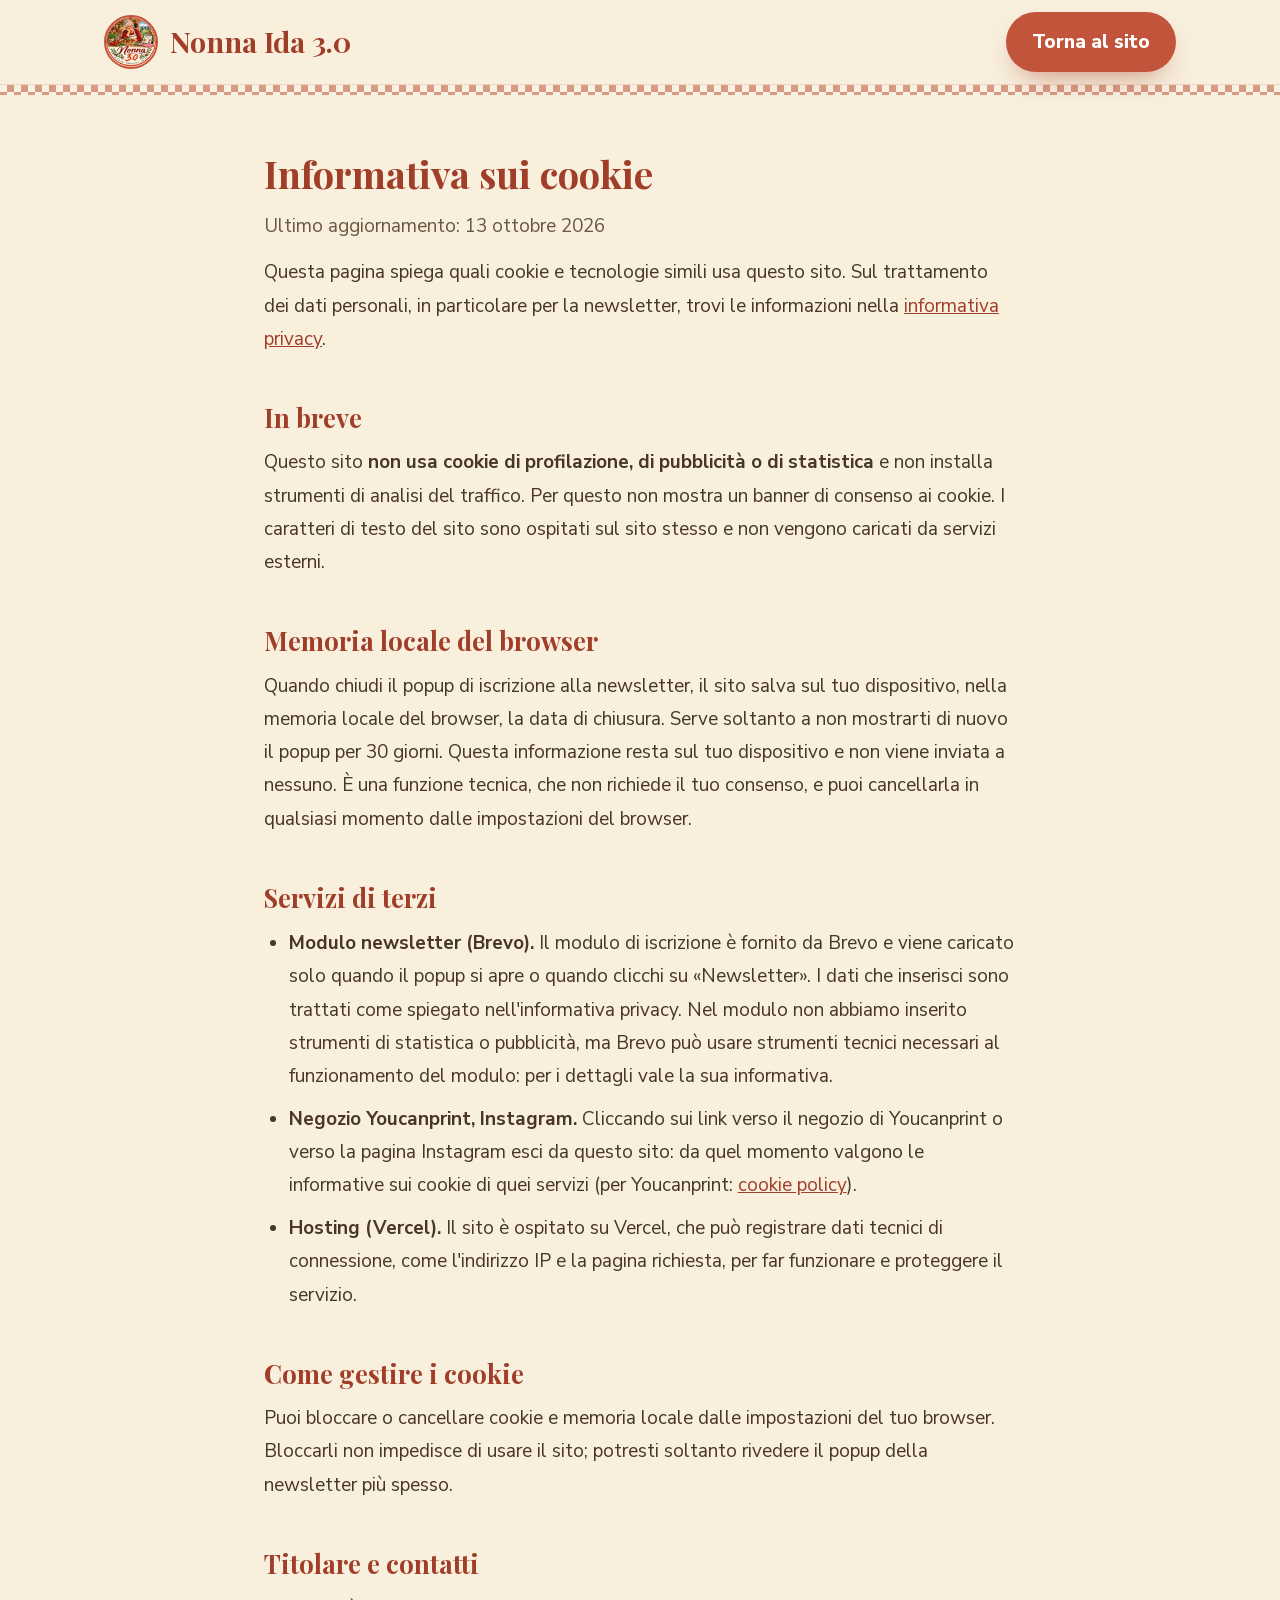
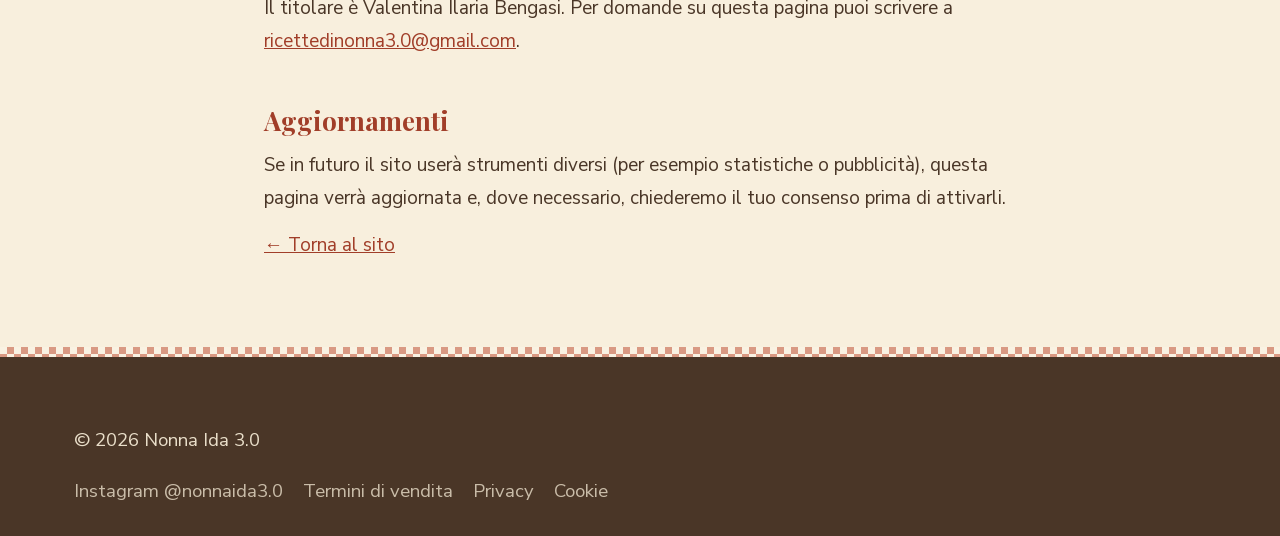
==== dolce-come-una-volta-site/cookie.html @ dc2c10b6 "Add sales terms and cookie pages, link footer, self-host fonts Co-Authored-By: Claude Sonnet 5.5 <no" ====
<!doctype html>
<html lang="it">
<head>
<meta charset="UTF-8">
<meta name="viewport" content="width=device-width, initial-scale=1.0">
<title>Cookie — Nonna Ida 3.0</title>
<meta name="description" content="Informazioni sui cookie e sulle tecnologie usate da questo sito.">
<link rel="icon" href="images/badge.jpeg.png">
<link rel="stylesheet" href="fonts/fonts.css">
<link rel="stylesheet" href="styles.css">
</head>
<body>

<header class="site-header">
  <div class="header-inner">
    <a class="brand" href="/">
      <img src="images/badge.jpeg.png" alt="Nonna Ida 3.0">
      Nonna Ida 3.0
    </a>
    <div class="header-cta">
      <a class="btn" href="/">Torna al sito</a>
    </div>
  </div>
</header>
<div class="checker-rule"></div>

<main>
  <section class="legal">
    <div class="container">
      <h1>Informativa sui cookie</h1>
      <p class="legal-date">Ultimo aggiornamento: 13 ottobre 2026</p>
      <p>Questa pagina spiega quali cookie e tecnologie simili usa questo sito. Sul trattamento dei dati personali, in particolare per la newsletter, trovi le informazioni nella <a href="privacy.html">informativa privacy</a>.</p>

      <h2>In breve</h2>
      <p>Questo sito <strong>non usa cookie di profilazione, di pubblicità o di statistica</strong> e non installa strumenti di analisi del traffico. Per questo non mostra un banner di consenso ai cookie. I caratteri di testo del sito sono ospitati sul sito stesso e non vengono caricati da servizi esterni.</p>

      <h2>Memoria locale del browser</h2>
      <p>Quando chiudi il popup di iscrizione alla newsletter, il sito salva sul tuo dispositivo, nella memoria locale del browser, la data di chiusura. Serve soltanto a non mostrarti di nuovo il popup per 30 giorni. Questa informazione resta sul tuo dispositivo e non viene inviata a nessuno. È una funzione tecnica, che non richiede il tuo consenso, e puoi cancellarla in qualsiasi momento dalle impostazioni del browser.</p>

      <h2>Servizi di terzi</h2>
      <ul>
        <li><strong>Modulo newsletter (Brevo).</strong> Il modulo di iscrizione è fornito da Brevo e viene caricato solo quando il popup si apre o quando clicchi su «Newsletter». I dati che inserisci sono trattati come spiegato nell'informativa privacy. Nel modulo non abbiamo inserito strumenti di statistica o pubblicità, ma Brevo può usare strumenti tecnici necessari al funzionamento del modulo: per i dettagli vale la sua informativa.</li>
        <li><strong>Negozio Youcanprint, Instagram.</strong> Cliccando sui link verso il negozio di Youcanprint o verso la pagina Instagram esci da questo sito: da quel momento valgono le informative sui cookie di quei servizi (per Youcanprint: <a href="https://www.youcanprint.it/cookie-policy" target="_blank" rel="noopener">cookie policy</a>).</li>
        <li><strong>Hosting (Vercel).</strong> Il sito è ospitato su Vercel, che può registrare dati tecnici di connessione, come l'indirizzo IP e la pagina richiesta, per far funzionare e proteggere il servizio.</li>
      </ul>

      <h2>Come gestire i cookie</h2>
      <p>Puoi bloccare o cancellare cookie e memoria locale dalle impostazioni del tuo browser. Bloccarli non impedisce di usare il sito; potresti soltanto rivedere il popup della newsletter più spesso.</p>

      <h2>Titolare e contatti</h2>
      <p>Il titolare è Valentina Ilaria Bengasi. Per domande su questa pagina puoi scrivere a <a href="mailto:ricettedinonna3.0@gmail.com">ricettedinonna3.0@gmail.com</a>.</p>

      <h2>Aggiornamenti</h2>
      <p>Se in futuro il sito userà strumenti diversi (per esempio statistiche o pubblicità), questa pagina verrà aggiornata e, dove necessario, chiederemo il tuo consenso prima di attivarli.</p>

      <p class="legal-back"><a href="/">← Torna al sito</a></p>
    </div>
  </section>
</main>

<div class="checker-rule"></div>

<footer>
  <div class="container">
    <p>© 2026 Nonna Ida 3.0</p>
    <div class="foot-links">
      <a href="https://www.instagram.com/nonnaida3.0/" target="_blank" rel="noopener">Instagram @nonnaida3.0</a>
      <a href="termini.html">Termini di vendita</a>
      <a href="privacy.html">Privacy</a>
      <a href="cookie.html">Cookie</a>
    </div>
  </div>
</footer>

</body>
</html>
---- dolce-come-una-volta-site/fonts/fonts.css ----
/* latin-ext */
@font-face {
  font-family: 'Caveat';
  font-style: normal;
  font-weight: 500;
  font-display: swap;
  src: url(f6b22675792.woff2) format('woff2');
  unicode-range: U+0100-02BA, U+02BD-02C5, U+02C7-02CC, U+02CE-02D7, U+02DD-02FF, U+0304, U+0308, U+0329, U+1D00-1DBF, U+1E00-1E9F, U+1EF2-1EFF, U+2020, U+20A0-20AB, U+20AD-20C4, U+2113, U+2C60-2C7F, U+A720-A7FF;
}
/* latin */
@font-face {
  font-family: 'Caveat';
  font-style: normal;
  font-weight: 500;
  font-display: swap;
  src: url(f4230ff7b3d.woff2) format('woff2');
  unicode-range: U+0000-00FF, U+0131, U+0152-0153, U+02BB-02BC, U+02C6, U+02DA, U+02DC, U+0304, U+0308, U+0329, U+2000-206F, U+20AC, U+2122, U+2191, U+2193, U+2212, U+2215, U+FEFF, U+FFFD;
}
/* latin-ext */
@font-face {
  font-family: 'Caveat';
  font-style: normal;
  font-weight: 600;
  font-display: swap;
  src: url(f6b22675792.woff2) format('woff2');
  unicode-range: U+0100-02BA, U+02BD-02C5, U+02C7-02CC, U+02CE-02D7, U+02DD-02FF, U+0304, U+0308, U+0329, U+1D00-1DBF, U+1E00-1E9F, U+1EF2-1EFF, U+2020, U+20A0-20AB, U+20AD-20C4, U+2113, U+2C60-2C7F, U+A720-A7FF;
}
/* latin */
@font-face {
  font-family: 'Caveat';
  font-style: normal;
  font-weight: 600;
  font-display: swap;
  src: url(f4230ff7b3d.woff2) format('woff2');
  unicode-range: U+0000-00FF, U+0131, U+0152-0153, U+02BB-02BC, U+02C6, U+02DA, U+02DC, U+0304, U+0308, U+0329, U+2000-206F, U+20AC, U+2122, U+2191, U+2193, U+2212, U+2215, U+FEFF, U+FFFD;
}
/* latin-ext */
@font-face {
  font-family: 'Nunito Sans';
  font-style: normal;
  font-weight: 400;
  font-stretch: 100%;
  font-display: swap;
  src: url(f619281128c.woff2) format('woff2');
  unicode-range: U+0100-02BA, U+02BD-02C5, U+02C7-02CC, U+02CE-02D7, U+02DD-02FF, U+0304, U+0308, U+0329, U+1D00-1DBF, U+1E00-1E9F, U+1EF2-1EFF, U+2020, U+20A0-20AB, U+20AD-20C4, U+2113, U+2C60-2C7F, U+A720-A7FF;
}
/* latin */
@font-face {
  font-family: 'Nunito Sans';
  font-style: normal;
  font-weight: 400;
  font-stretch: 100%;
  font-display: swap;
  src: url(f9ad6ba4387.woff2) format('woff2');
  unicode-range: U+0000-00FF, U+0131, U+0152-0153, U+02BB-02BC, U+02C6, U+02DA, U+02DC, U+0304, U+0308, U+0329, U+2000-206F, U+20AC, U+2122, U+2191, U+2193, U+2212, U+2215, U+FEFF, U+FFFD;
}
/* latin-ext */
@font-face {
  font-family: 'Nunito Sans';
  font-style: normal;
  font-weight: 600;
  font-stretch: 100%;
  font-display: swap;
  src: url(f619281128c.woff2) format('woff2');
  unicode-range: U+0100-02BA, U+02BD-02C5, U+02C7-02CC, U+02CE-02D7, U+02DD-02FF, U+0304, U+0308, U+0329, U+1D00-1DBF, U+1E00-1E9F, U+1EF2-1EFF, U+2020, U+20A0-20AB, U+20AD-20C4, U+2113, U+2C60-2C7F, U+A720-A7FF;
}
/* latin */
@font-face {
  font-family: 'Nunito Sans';
  font-style: normal;
  font-weight: 600;
  font-stretch: 100%;
  font-display: swap;
  src: url(f9ad6ba4387.woff2) format('woff2');
  unicode-range: U+0000-00FF, U+0131, U+0152-0153, U+02BB-02BC, U+02C6, U+02DA, U+02DC, U+0304, U+0308, U+0329, U+2000-206F, U+20AC, U+2122, U+2191, U+2193, U+2212, U+2215, U+FEFF, U+FFFD;
}
/* latin-ext */
@font-face {
  font-family: 'Nunito Sans';
  font-style: normal;
  font-weight: 700;
  font-stretch: 100%;
  font-display: swap;
  src: url(f619281128c.woff2) format('woff2');
  unicode-range: U+0100-02BA, U+02BD-02C5, U+02C7-02CC, U+02CE-02D7, U+02DD-02FF, U+0304, U+0308, U+0329, U+1D00-1DBF, U+1E00-1E9F, U+1EF2-1EFF, U+2020, U+20A0-20AB, U+20AD-20C4, U+2113, U+2C60-2C7F, U+A720-A7FF;
}
/* latin */
@font-face {
  font-family: 'Nunito Sans';
  font-style: normal;
  font-weight: 700;
  font-stretch: 100%;
  font-display: swap;
  src: url(f9ad6ba4387.woff2) format('woff2');
  unicode-range: U+0000-00FF, U+0131, U+0152-0153, U+02BB-02BC, U+02C6, U+02DA, U+02DC, U+0304, U+0308, U+0329, U+2000-206F, U+20AC, U+2122, U+2191, U+2193, U+2212, U+2215, U+FEFF, U+FFFD;
}
/* latin-ext */
@font-face {
  font-family: 'Nunito Sans';
  font-style: normal;
  font-weight: 800;
  font-stretch: 100%;
  font-display: swap;
  src: url(f619281128c.woff2) format('woff2');
  unicode-range: U+0100-02BA, U+02BD-02C5, U+02C7-02CC, U+02CE-02D7, U+02DD-02FF, U+0304, U+0308, U+0329, U+1D00-1DBF, U+1E00-1E9F, U+1EF2-1EFF, U+2020, U+20A0-20AB, U+20AD-20C4, U+2113, U+2C60-2C7F, U+A720-A7FF;
}
/* latin */
@font-face {
  font-family: 'Nunito Sans';
  font-style: normal;
  font-weight: 800;
  font-stretch: 100%;
  font-display: swap;
  src: url(f9ad6ba4387.woff2) format('woff2');
  unicode-range: U+0000-00FF, U+0131, U+0152-0153, U+02BB-02BC, U+02C6, U+02DA, U+02DC, U+0304, U+0308, U+0329, U+2000-206F, U+20AC, U+2122, U+2191, U+2193, U+2212, U+2215, U+FEFF, U+FFFD;
}
/* latin-ext */
@font-face {
  font-family: 'Playfair Display';
  font-style: normal;
  font-weight: 600;
  font-display: swap;
  src: url(ff556cda9da.woff2) format('woff2');
  unicode-range: U+0100-02BA, U+02BD-02C5, U+02C7-02CC, U+02CE-02D7, U+02DD-02FF, U+0304, U+0308, U+0329, U+1D00-1DBF, U+1E00-1E9F, U+1EF2-1EFF, U+2020, U+20A0-20AB, U+20AD-20C4, U+2113, U+2C60-2C7F, U+A720-A7FF;
}
/* latin */
@font-face {
  font-family: 'Playfair Display';
  font-style: normal;
  font-weight: 600;
  font-display: swap;
  src: url(f9deeae7719.woff2) format('woff2');
  unicode-range: U+0000-00FF, U+0131, U+0152-0153, U+02BB-02BC, U+02C6, U+02DA, U+02DC, U+0304, U+0308, U+0329, U+2000-206F, U+20AC, U+2122, U+2191, U+2193, U+2212, U+2215, U+FEFF, U+FFFD;
}
/* latin-ext */
@font-face {
  font-family: 'Playfair Display';
  font-style: normal;
  font-weight: 700;
  font-display: swap;
  src: url(ff556cda9da.woff2) format('woff2');
  unicode-range: U+0100-02BA, U+02BD-02C5, U+02C7-02CC, U+02CE-02D7, U+02DD-02FF, U+0304, U+0308, U+0329, U+1D00-1DBF, U+1E00-1E9F, U+1EF2-1EFF, U+2020, U+20A0-20AB, U+20AD-20C4, U+2113, U+2C60-2C7F, U+A720-A7FF;
}
/* latin */
@font-face {
  font-family: 'Playfair Display';
  font-style: normal;
  font-weight: 700;
  font-display: swap;
  src: url(f9deeae7719.woff2) format('woff2');
  unicode-range: U+0000-00FF, U+0131, U+0152-0153, U+02BB-02BC, U+02C6, U+02DA, U+02DC, U+0304, U+0308, U+0329, U+2000-206F, U+20AC, U+2122, U+2191, U+2193, U+2212, U+2215, U+FEFF, U+FFFD;
}
/* latin-ext */
@font-face {
  font-family: 'Playfair Display';
  font-style: normal;
  font-weight: 800;
  font-display: swap;
  src: url(ff556cda9da.woff2) format('woff2');
  unicode-range: U+0100-02BA, U+02BD-02C5, U+02C7-02CC, U+02CE-02D7, U+02DD-02FF, U+0304, U+0308, U+0329, U+1D00-1DBF, U+1E00-1E9F, U+1EF2-1EFF, U+2020, U+20A0-20AB, U+20AD-20C4, U+2113, U+2C60-2C7F, U+A720-A7FF;
}
/* latin */
@font-face {
  font-family: 'Playfair Display';
  font-style: normal;
  font-weight: 800;
  font-display: swap;
  src: url(f9deeae7719.woff2) format('woff2');
  unicode-range: U+0000-00FF, U+0131, U+0152-0153, U+02BB-02BC, U+02C6, U+02DA, U+02DC, U+0304, U+0308, U+0329, U+2000-206F, U+20AC, U+2122, U+2191, U+2193, U+2212, U+2215, U+FEFF, U+FFFD;
}
---- dolce-come-una-volta-site/styles.css ----
:root{
  --cream:#F8EFDD;
  --cream-soft:#FBF5E9;
  --cream-card:#FFFBF2;
  --terracotta:#C1543B;
  --terracotta-dark:#A13E29;
  --brown:#4A3627;
  --brown-soft:#6B5744;
  --olive:#6E7A45;
  --gold:#C9973E;
  --border-check:#C1543B;
  --shadow: 0 18px 40px -20px rgba(74,54,39,.35);
  --radius: 18px;
}

*{box-sizing:border-box;}
html{scroll-behavior:smooth;font-size:19px;}
body{
  margin:0;
  font-family:'Nunito Sans', 'Segoe UI', sans-serif;
  background:var(--cream);
  color:var(--brown);
  line-height:1.75;
  font-size:1.08rem;
  -webkit-font-smoothing:antialiased;
}
img{max-width:100%;display:block;}
a{color:inherit;text-decoration:none;}
.container{
  max-width:1180px;
  margin:0 auto;
  padding:0 24px;
}
h1,h2,h3,h4{
  font-family:'Playfair Display', Georgia, serif;
  color:var(--terracotta-dark);
  margin:0 0 .45em;
  line-height:1.2;
}
.eyebrow{
  font-family:'Caveat', cursive;
  font-size:1.65rem;
  color:var(--olive);
  display:inline-block;
  margin-bottom:.25em;
}
.lede{
  font-size:1.25rem;
  color:var(--brown-soft);
  max-width:680px;
}
.center{text-align:center;margin-left:auto;margin-right:auto;}

/* checkered rule */
.checker-rule{
  height:10px;
  background-image:
    linear-gradient(45deg, var(--terracotta) 25%, transparent 25%, transparent 75%, var(--terracotta) 75%),
    linear-gradient(45deg, var(--terracotta) 25%, transparent 25%, transparent 75%, var(--terracotta) 75%);
  background-size:14px 14px;
  background-position:0 0, 7px 7px;
  background-color:var(--cream-soft);
  opacity:.55;
}

/* Buttons */
.btn{
  display:inline-flex;
  align-items:center;
  justify-content:center;
  gap:.5em;
  padding:18px 38px;
  background:var(--terracotta);
  color:#fff;
  font-weight:800;
  font-size:1.15rem;
  border-radius:999px;
  border:none;
  cursor:pointer;
  box-shadow:0 14px 28px -12px rgba(161,62,41,.55);
  transition:transform .15s ease, box-shadow .15s ease, background .15s ease;
  font-family:'Nunito Sans',sans-serif;
}
.btn:hover{
  background:var(--terracotta-dark);
  transform:translateY(-2px);
  box-shadow:0 18px 34px -12px rgba(161,62,41,.65);
}
.btn.btn-ghost{
  background:transparent;
  color:var(--terracotta-dark);
  box-shadow:none;
  border:2px solid var(--terracotta);
  padding:14px 30px;
}
.btn.btn-ghost:hover{background:rgba(193,84,59,.08);}
.micro{
  font-size:1rem;
  color:var(--brown-soft);
  margin-top:10px;
}
.price-tag{
  font-family:'Playfair Display',serif;
  font-size:1.4rem;
  color:var(--gold);
  font-weight:700;
}

/* Header */
header.site-header{
  position:sticky;top:0;z-index:50;
  background:rgba(248,239,221,.92);
  backdrop-filter:blur(6px);
  border-bottom:1px solid rgba(161,62,41,.15);
}
.header-inner{
  display:flex;align-items:center;justify-content:space-between;
  padding:12px 24px;
  max-width:1120px;margin:0 auto;
}
.brand{
  display:flex;align-items:center;gap:12px;
  font-family:'Playfair Display',serif;
  font-weight:700;color:var(--terracotta-dark);
  font-size:1.5rem;
}
.brand img{width:54px;height:54px;border-radius:50%;object-fit:cover;border:2px solid var(--terracotta);}
.header-cta .btn{padding:13px 26px;font-size:1.02rem;}

/* Section spacing */
section{padding:84px 0;}
section.tight{padding:56px 0;}

/* Hero */
.hero{
  padding-top:64px;
  background:
    radial-gradient(circle at 15% 15%, rgba(193,84,59,.08), transparent 45%),
    radial-gradient(circle at 85% 20%, rgba(110,122,69,.1), transparent 40%),
    var(--cream);
}
.hero-grid{
  display:grid;
  grid-template-columns:1.05fr .95fr;
  gap:56px;
  align-items:center;
}
.hero-visual{position:relative;display:flex;justify-content:center;}
.hero-visual img.logo-big{
  width:92%;
  max-width:500px;
  border-radius:50%;
  box-shadow:var(--shadow);
}
.polaroid{
  position:absolute;
  background:#fff;
  padding:12px 12px 32px;
  border-radius:10px;
  box-shadow:0 20px 30px -14px rgba(74,54,39,.45);
  width:190px;
}
.polaroid img{border-radius:4px;aspect-ratio:3/2;object-fit:cover;}
.polaroid span{
  display:block;text-align:center;font-family:'Caveat',cursive;
  font-size:1.2rem;color:var(--brown-soft);margin-top:8px;
}
.polaroid.p1{top:-18px;left:-18px;transform:rotate(-9deg);}
.polaroid.p2{bottom:-10px;right:-24px;transform:rotate(8deg);}

.badges-row{display:flex;gap:10px;flex-wrap:wrap;margin:18px 0 26px;}
.badge-pill{
  border:1.5px solid var(--terracotta);
  color:var(--terracotta-dark);
  padding:8px 18px;border-radius:999px;
  font-size:.95rem;font-weight:700;letter-spacing:.02em;
  background:var(--cream-card);
}
.hero-cta-row{display:flex;align-items:center;justify-content:center;gap:18px;flex-wrap:wrap;margin-top:28px;}

/* Pain points */
.quote-row{
  display:grid;grid-template-columns:repeat(3,1fr);gap:22px;margin:40px 0;
}
.quote-bubble{
  background:var(--cream-card);
  border-radius:var(--radius);
  padding:46px 24px 24px;
  box-shadow:var(--shadow);
  font-family:'Playfair Display',serif;
  font-style:italic;
  font-size:1rem;
  color:var(--brown);
  position:relative;
  border:1px solid rgba(161,62,41,.12);
}
.quote-bubble::before{content:'\201C';font-family:'Playfair Display',serif;font-size:2.6rem;color:var(--terracotta);opacity:.6;position:absolute;top:8px;left:18px;line-height:1;}

/* Promise band */
.promise-band{
  background:linear-gradient(135deg, var(--terracotta) 0%, var(--terracotta-dark) 100%);
  padding:60px 0;
  text-align:center;
}
.promise-quote{
  font-family:'Playfair Display',serif;
  font-style:italic;
  font-size:1.6rem;
  color:#fff;
  max-width:740px;
  margin:0 auto 32px;
}
.promise-row{display:flex;justify-content:center;gap:20px;flex-wrap:wrap;}
.promise-item{
  background:rgba(255,255,255,.14);
  border:1.5px solid rgba(255,255,255,.4);
  color:#fff;
  padding:14px 26px;
  border-radius:999px;
  font-weight:700;
  font-size:1.05rem;
  display:flex;align-items:center;gap:10px;
}
.promise-icon{font-size:1.3rem;}

/* Two-col feature */
.feature-split{
  display:grid;grid-template-columns:1fr 1fr;gap:56px;align-items:center;
}
.feature-split img{width:100%;aspect-ratio:4/3;object-fit:cover;border-radius:var(--radius);box-shadow:var(--shadow);}
.feature-split.reverse .img-col{order:2;}
.feature-split.reverse .text-col{order:1;}

/* Audience cards */
.cards-3{
  display:grid;grid-template-columns:repeat(3,1fr);gap:26px;margin-top:40px;
}
.card{
  background:var(--cream-card);
  border-radius:var(--radius);
  padding:34px 28px;
  box-shadow:var(--shadow);
  border:1px solid rgba(161,62,41,.1);
}
.card h3{font-size:1.35rem;margin-bottom:.5em;}
.card .icon{font-size:2.1rem;margin-bottom:12px;display:block;}

/* Contents grid */
.contents-grid{
  display:grid;grid-template-columns:repeat(4,1fr);gap:22px;margin-top:40px;
}
.contents-grid .item{
  background:var(--cream-card);
  border-radius:14px;
  padding:26px 20px;
  text-align:center;
  box-shadow:0 10px 24px -16px rgba(74,54,39,.3);
  border:1px solid rgba(161,62,41,.08);
}
.contents-grid .item .num{
  font-family:'Playfair Display',serif;
  color:var(--terracotta);
  font-size:1.9rem;
  display:block;margin-bottom:8px;
}
.contents-grid .item h4{font-size:1.12rem;color:var(--brown);margin-bottom:8px;font-family:'Nunito Sans',sans-serif;font-weight:800;}
.contents-grid .item p{font-size:1rem;color:var(--brown-soft);margin:0;}

/* Preview recipe card mockup */
.preview-wrap{
  display:grid;grid-template-columns:.9fr 1.1fr;gap:50px;align-items:start;margin-top:40px;
}
.recipe-mock{
  background:var(--cream-card);
  border:2px solid rgba(161,62,41,.25);
  border-radius:var(--radius);
  padding:24px;
  box-shadow:var(--shadow);
}
.recipe-mock .tag{font-family:'Caveat',cursive;color:var(--olive);font-size:1.2rem;}
.recipe-mock img{border-radius:12px;margin:14px 0;width:100%;aspect-ratio:3/2;object-fit:cover;}
.recipe-mock .meta{display:flex;gap:18px;font-size:.95rem;color:var(--brown-soft);margin-bottom:12px;}
.recipe-mock .memory{
  background:rgba(193,84,59,.08);
  border-left:3px solid var(--terracotta);
  padding:16px 18px;border-radius:8px;
  font-style:italic;font-size:1.02rem;margin-top:14px;
}
.nutri-row{display:flex;justify-content:space-between;margin-top:18px;border-top:1px dashed rgba(161,62,41,.3);padding-top:14px;}
.nutri-row .n{text-align:center;flex:1;}
.nutri-row .n b{display:block;font-family:'Playfair Display',serif;color:var(--terracotta-dark);font-size:1.25rem;}
.nutri-row .n span{font-size:.82rem;color:var(--brown-soft);text-transform:uppercase;letter-spacing:.03em;}

/* Gallery */
.gallery-grid{
  display:grid;grid-template-columns:repeat(4,1fr);gap:18px;margin-top:40px;
}
.gallery-grid figure{margin:0;border-radius:12px;overflow:hidden;box-shadow:0 10px 22px -14px rgba(74,54,39,.4);position:relative;}
.gallery-grid img{aspect-ratio:4/3;object-fit:cover;transition:transform .35s ease;}
.gallery-grid figure:hover img{transform:scale(1.06);}
.gallery-grid figcaption{
  position:absolute;left:0;right:0;bottom:0;
  background:linear-gradient(0deg, rgba(74,54,39,.85), transparent);
  color:#fff;font-size:.92rem;padding:22px 12px 10px;font-weight:700;
}

/* Ebook pages gallery */
.ebook-gallery{display:grid;grid-template-columns:repeat(5,1fr);gap:18px;margin-top:40px;}
.ebook-page{display:block;text-decoration:none;color:var(--brown-soft);}
.ebook-page img{
  width:100%;aspect-ratio:3/4.1;object-fit:cover;
  border-radius:10px;border:1px solid rgba(161,62,41,.18);
  box-shadow:0 10px 22px -14px rgba(74,54,39,.4);
  transition:transform .25s ease, box-shadow .25s ease;
}
.ebook-page:hover img{transform:translateY(-4px);box-shadow:0 16px 28px -14px rgba(74,54,39,.5);}
.ebook-page span{display:block;text-align:center;font-size:.86rem;margin-top:10px;font-weight:700;color:var(--brown);}

/* Reviews */
.reviews-row{display:grid;grid-template-columns:repeat(6,1fr);gap:24px;margin-top:36px;}
.review-card{
  grid-column:span 2;
  display:flex;flex-direction:column;align-items:center;
  background:var(--cream-card);border-radius:var(--radius);padding:28px 26px;
  box-shadow:var(--shadow);border:1px solid rgba(161,62,41,.1);text-align:center;
}
.review-card:nth-child(n+4){grid-column:span 3;}
.review-card p:not(.review-title){flex:1;}
.review-card .stars{color:var(--gold);font-size:1.1rem;letter-spacing:.1em;margin-bottom:10px;}
.review-card .review-title{font-weight:800;color:var(--brown);font-style:normal;margin-bottom:8px;}
.review-card p{font-style:italic;color:var(--brown-soft);font-size:.95rem;}
.review-card .review-author{display:block;margin-top:12px;font-weight:700;color:var(--brown);font-size:.9rem;}

/* Steps */
.steps-row{display:grid;grid-template-columns:repeat(3,1fr);gap:30px;margin-top:40px;}
.step{text-align:center;}
.step .step-num{
  width:54px;height:54px;border-radius:50%;
  background:var(--terracotta);color:#fff;
  display:flex;align-items:center;justify-content:center;
  font-family:'Playfair Display',serif;font-size:1.4rem;
  margin:0 auto 16px;
}

/* Price card */
.price-card{
  max-width:560px;margin:40px auto 0;
  background:var(--cream-card);
  border:2px solid var(--terracotta);
  border-radius:24px;
  padding:44px 40px;
  text-align:center;
  box-shadow:var(--shadow);
  position:relative;
}
.price-card img.badge{width:96px;height:96px;border-radius:50%;margin:0 auto 14px;}
.price-card .big-price{font-family:'Playfair Display',serif;font-size:3.2rem;color:var(--terracotta-dark);margin:6px 0;}
.price-list{text-align:left;margin:26px 0;padding:0;list-style:none;}
.price-list li{
  padding:11px 0 11px 32px;position:relative;
  border-bottom:1px dashed rgba(161,62,41,.2);
  font-size:1.06rem;
}
.price-list li:last-child{border-bottom:none;}
.price-list li::before{content:'🍯';position:absolute;left:0;top:9px;font-size:.85rem;}

/* FAQ */
.faq-list{max-width:760px;margin:40px auto 0;}
.faq-item{
  background:var(--cream-card);
  border-radius:14px;
  margin-bottom:12px;
  border:1px solid rgba(161,62,41,.12);
  overflow:hidden;
}
.faq-item summary{
  cursor:pointer;
  padding:18px 24px;
  font-weight:800;
  font-family:'Playfair Display',serif;
  color:var(--brown);
  list-style:none;
  display:flex;justify-content:space-between;align-items:center;
  gap:16px;
}
.faq-item summary::-webkit-details-marker{display:none;}
.faq-item summary::after{
  content:'+';
  font-size:1.4rem;color:var(--terracotta);flex-shrink:0;
  transition:transform .2s ease;
}
.faq-item[open] summary::after{transform:rotate(45deg);}
.faq-item .faq-answer{padding:0 24px 22px;color:var(--brown-soft);font-size:1.06rem;}

/* Closing */
.closing{
  background:linear-gradient(180deg, var(--cream), #F1E3C8);
  text-align:center;
}
.closing img.badge{width:130px;height:130px;border-radius:50%;margin:0 auto 20px;box-shadow:var(--shadow);}
.closing .signoff{font-family:'Caveat',cursive;font-size:1.75rem;color:var(--olive);margin-top:18px;}

/* Footer */
footer{
  background:var(--brown);
  color:#E9DEC9;
  padding:48px 0 28px;
  font-size:.98rem;
}
footer .notice{opacity:.85;max-width:820px;margin-bottom:24px;}
footer .foot-links{display:flex;gap:20px;flex-wrap:wrap;opacity:.8;margin-top:10px;}
footer .foot-links a:hover{color:#fff;text-decoration:underline;}
footer hr{border:none;border-top:1px solid rgba(255,255,255,.15);margin:24px 0;}

/* Responsive */
@media (max-width:920px){
  .hero-grid, .feature-split, .preview-wrap{grid-template-columns:1fr;}
  .feature-split.reverse .img-col, .feature-split.reverse .text-col{order:initial;}
  .quote-row, .cards-3, .steps-row{grid-template-columns:1fr;}
  .reviews-row{grid-template-columns:1fr;}
  .review-card, .review-card:nth-child(n+4){grid-column:auto;}
  .contents-grid{grid-template-columns:repeat(2,1fr);}
  .gallery-grid{grid-template-columns:repeat(2,1fr);}
  .ebook-gallery{grid-template-columns:repeat(3,1fr);}
  .hero-visual{margin-top:30px;}
  section{padding:56px 0;}
  h1{font-size:2.1rem;}
  .promise-row{flex-direction:column;align-items:center;}
}
@media (max-width:520px){
  .contents-grid{grid-template-columns:1fr;}
  .gallery-grid{grid-template-columns:1fr;}
  .ebook-gallery{grid-template-columns:repeat(2,1fr);}
  .header-inner{padding:12px 16px;}
  .header-cta .btn{padding:9px 12px;font-size:.75rem;white-space:nowrap;}
  .brand{font-size:.92rem;white-space:nowrap;gap:6px;}
  .brand img{width:36px;height:36px;}
  .promise-quote{font-size:1.3rem;}
}

/* Lightbox */
.lightbox{position:fixed;inset:0;z-index:100;background:rgba(40,28,20,.9);display:flex;align-items:center;justify-content:center;padding:24px;}
.lightbox[hidden]{display:none;}
.lightbox img{max-width:100%;max-height:92vh;width:auto;height:auto;border-radius:8px;box-shadow:0 20px 60px rgba(0,0,0,.5);background:var(--cream);}
.lightbox-close{position:fixed;top:16px;right:16px;width:52px;height:52px;border-radius:50%;border:2px solid #fff;background:var(--terracotta);color:#fff;font-size:2rem;line-height:1;cursor:pointer;display:flex;align-items:center;justify-content:center;box-shadow:0 6px 18px rgba(0,0,0,.4);padding:0 0 4px;}
.lightbox-close:hover{background:var(--terracotta-dark);}

.price-card .book-title{font-size:2.5rem;line-height:1.1;margin:4px 0 12px;color:var(--terracotta-dark);}

/* Newsletter popup */
.nl-modal{position:fixed;inset:0;z-index:110;background:rgba(40,28,20,.78);display:flex;align-items:center;justify-content:center;padding:12px;}
.nl-modal[hidden]{display:none;}
.nl-box{position:relative;display:flex;flex-direction:column;background:#e9dcc3;border-radius:20px;max-width:520px;width:100%;height:min(1020px,94vh);overflow:hidden;box-shadow:0 24px 60px rgba(0,0,0,.45);}
.nl-box .lightbox-close{position:absolute;top:10px;right:10px;z-index:2;width:42px;height:42px;font-size:1.7rem;box-shadow:none;}
.nl-box iframe{flex:1;min-height:0;width:100%;border:0;display:block;}
.nl-later{background:none;border:0;color:var(--brown-soft);text-decoration:underline;cursor:pointer;font:inherit;font-size:.9rem;padding:8px 8px 12px;}
@media (max-width:520px){.price-card .book-title{font-size:2.05rem;}}

/* Legal pages */
.legal{padding:56px 0 72px;}
.legal .container{max-width:800px;}
.legal h1{font-size:2rem;margin-bottom:.2em;}
.legal h2{font-size:1.35rem;margin:1.8em 0 .4em;}
.legal p{margin:.7em 0;font-size:1rem;}
.legal a{color:var(--terracotta-dark);text-decoration:underline;}
.legal-date{color:var(--brown-soft);font-size:.9rem;margin-bottom:1.4em;}
.legal-back{margin-top:2.4em;}
.legal ul{padding-left:1.2em;margin:.7em 0;}
.legal li{margin:.5em 0;font-size:1rem;}
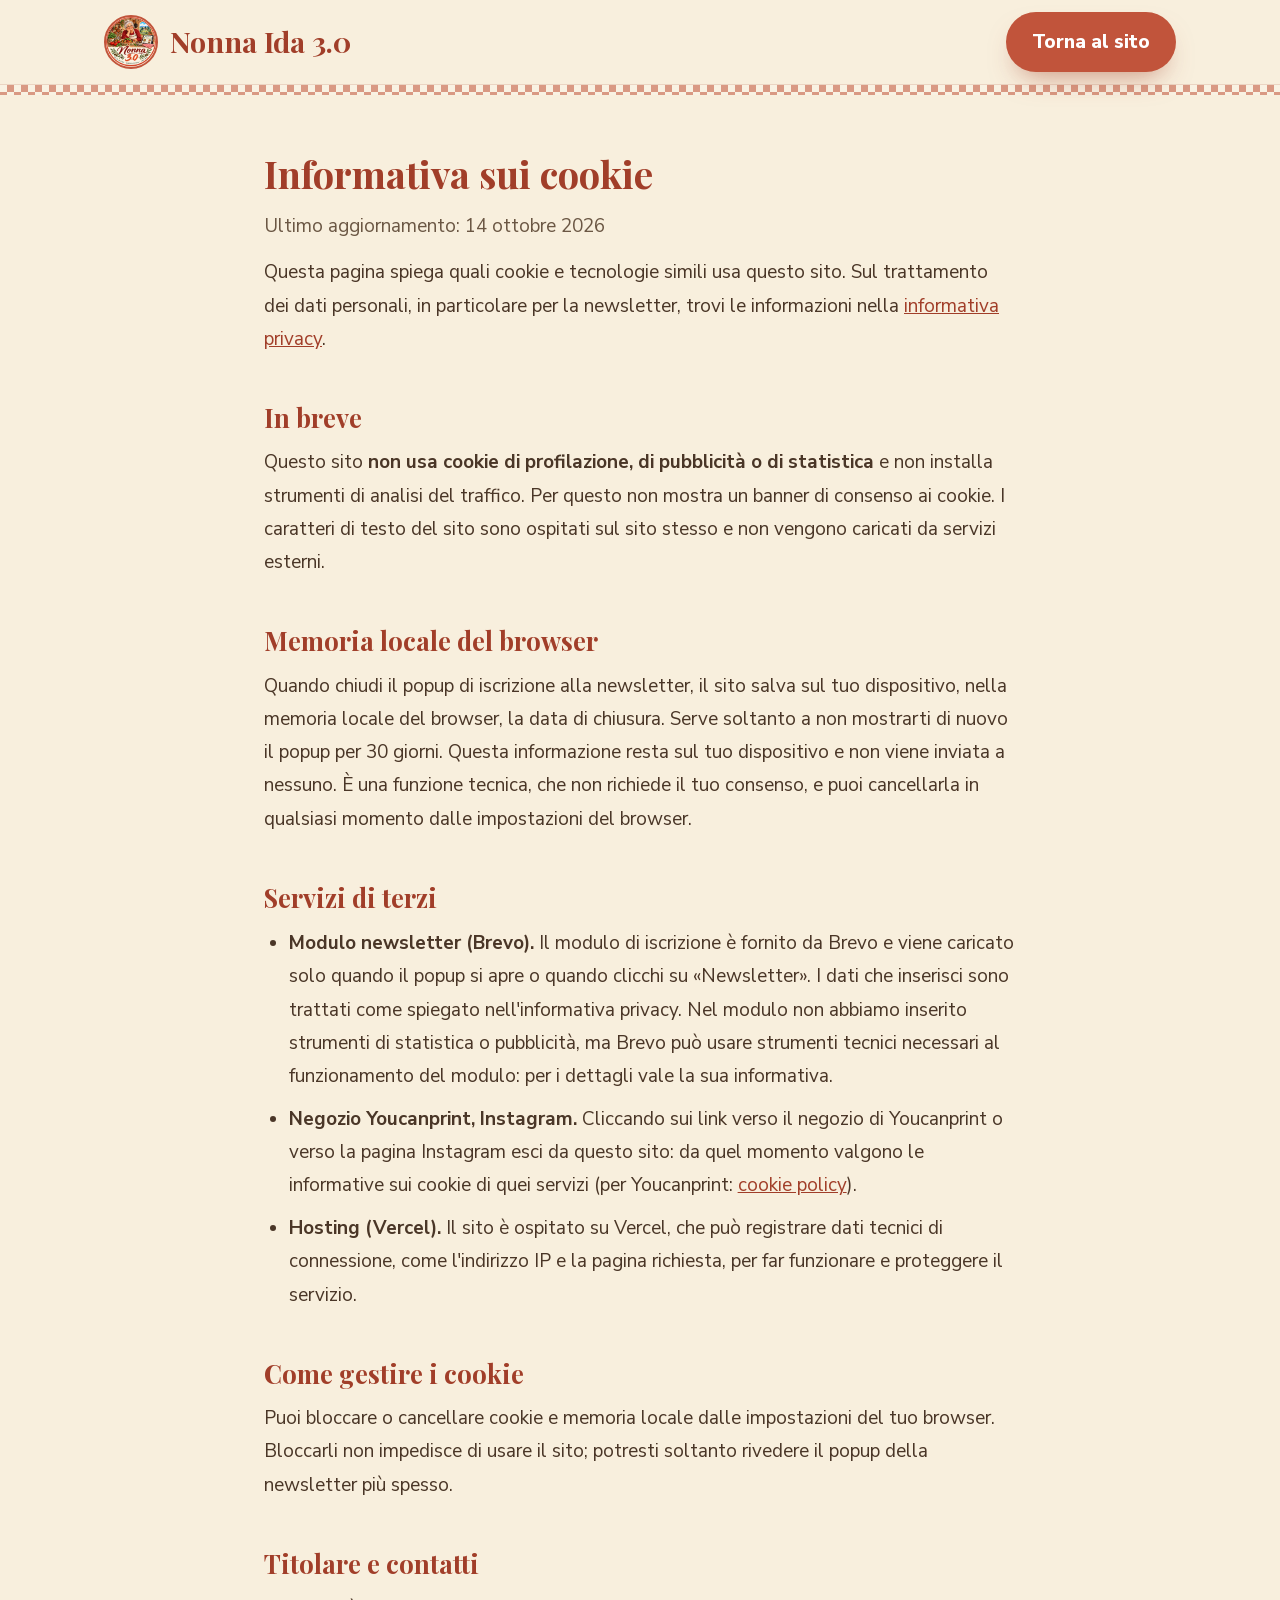
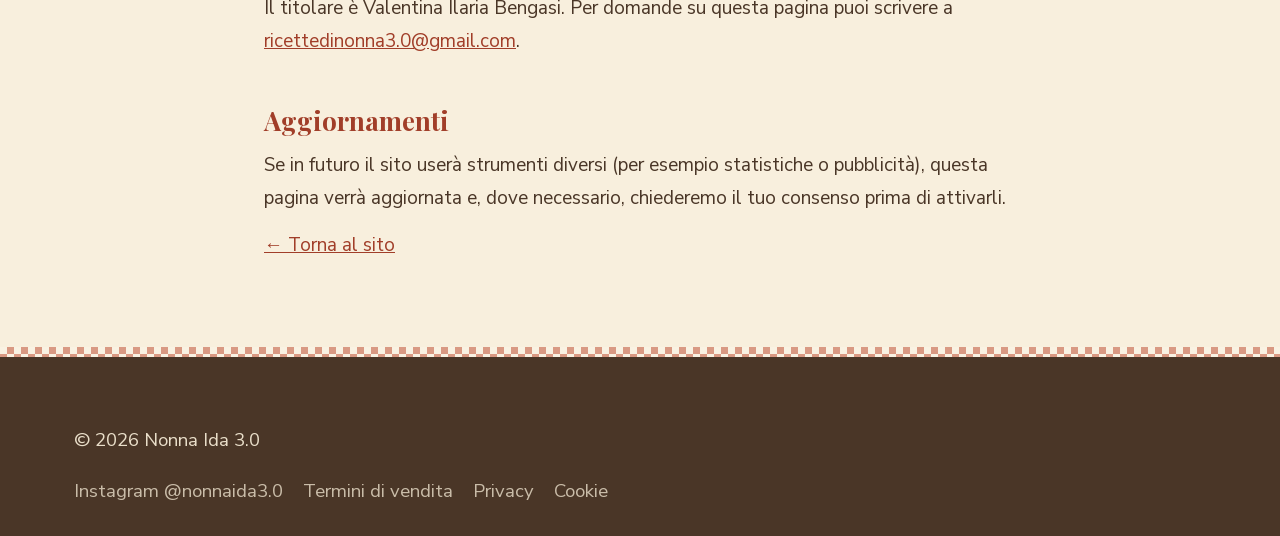
==== commit 2a8210c9: "Terms: Youcanprint is the seller; rename brand to Nonna Ida 3.0 in the privacy page Co-Authored-By: " ====
--- a/dolce-come-una-volta-site/cookie.html
+++ b/dolce-come-una-volta-site/cookie.html
@@ -28,7 +28,7 @@
   <section class="legal">
     <div class="container">
       <h1>Informativa sui cookie</h1>
-      <p class="legal-date">Ultimo aggiornamento: 13 ottobre 2026</p>
+      <p class="legal-date">Ultimo aggiornamento: 14 ottobre 2026</p>
       <p>Questa pagina spiega quali cookie e tecnologie simili usa questo sito. Sul trattamento dei dati personali, in particolare per la newsletter, trovi le informazioni nella <a href="privacy.html">informativa privacy</a>.</p>
 
       <h2>In breve</h2>
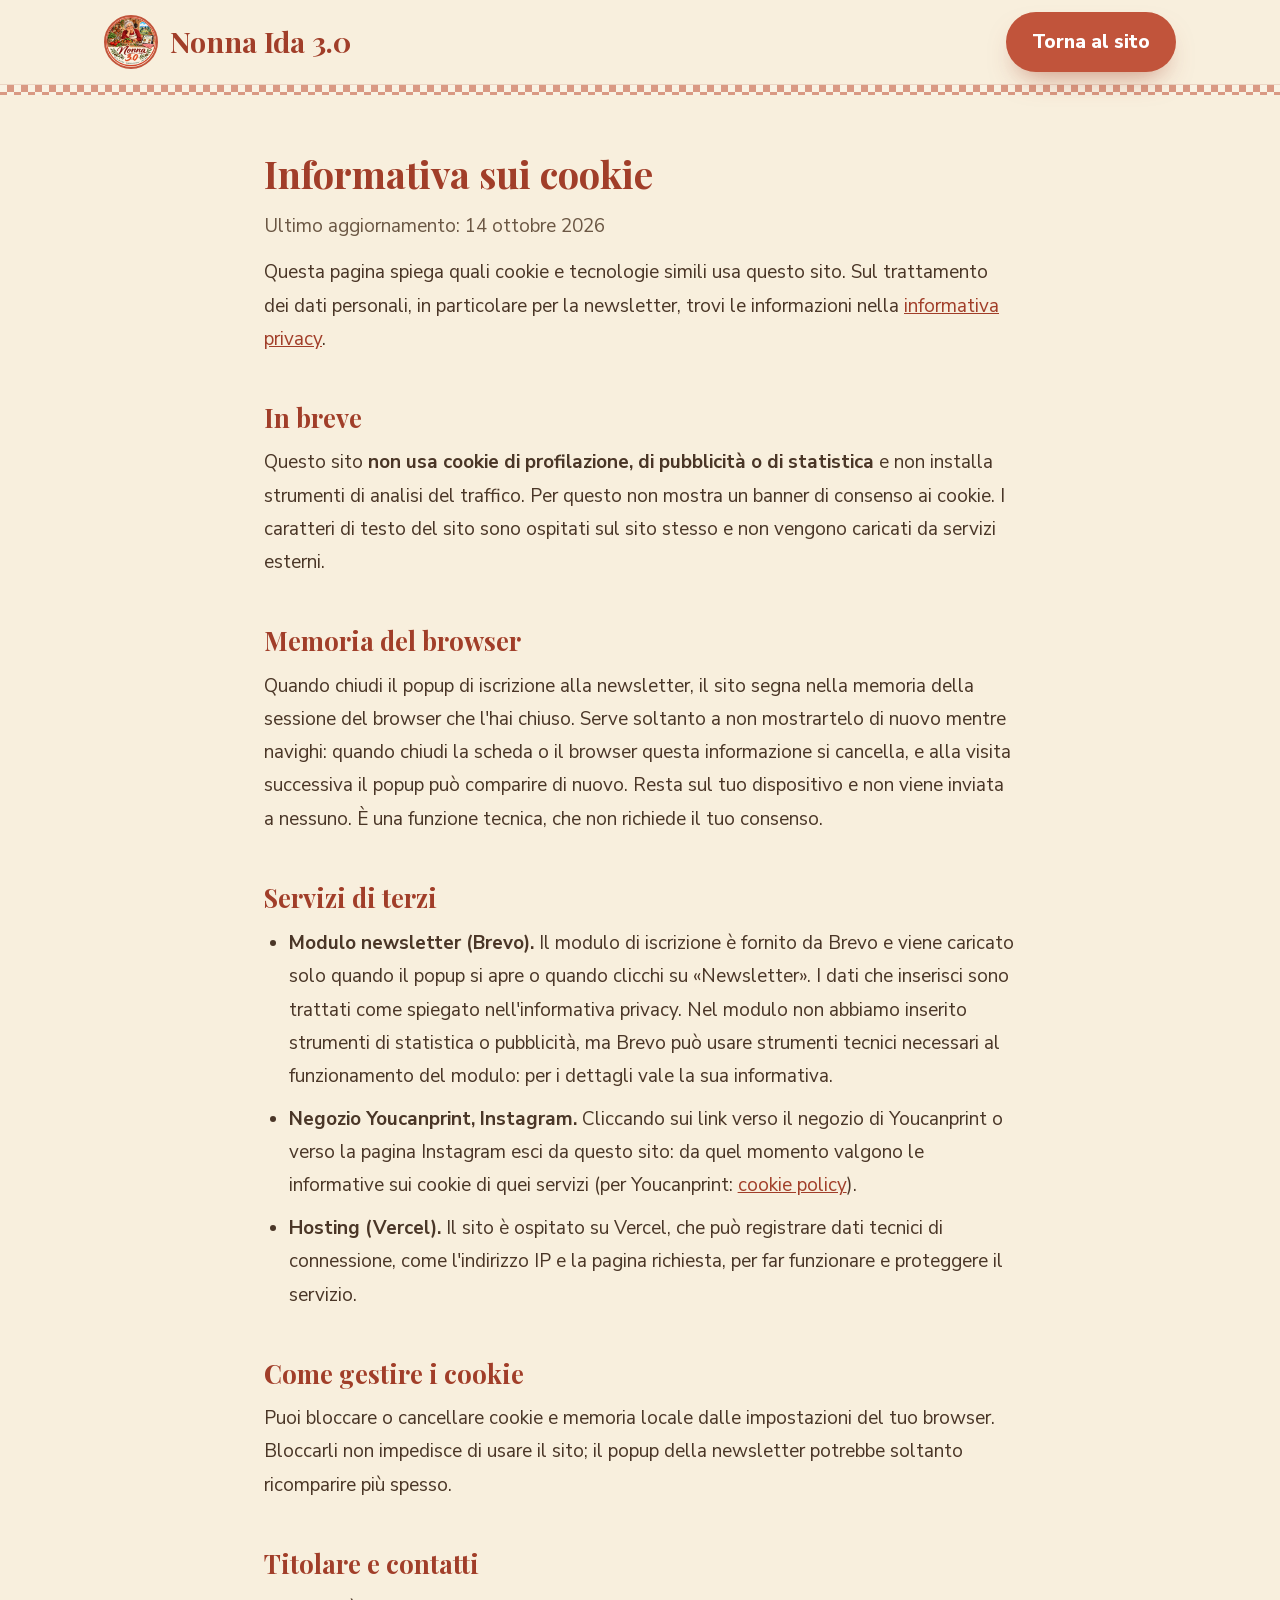
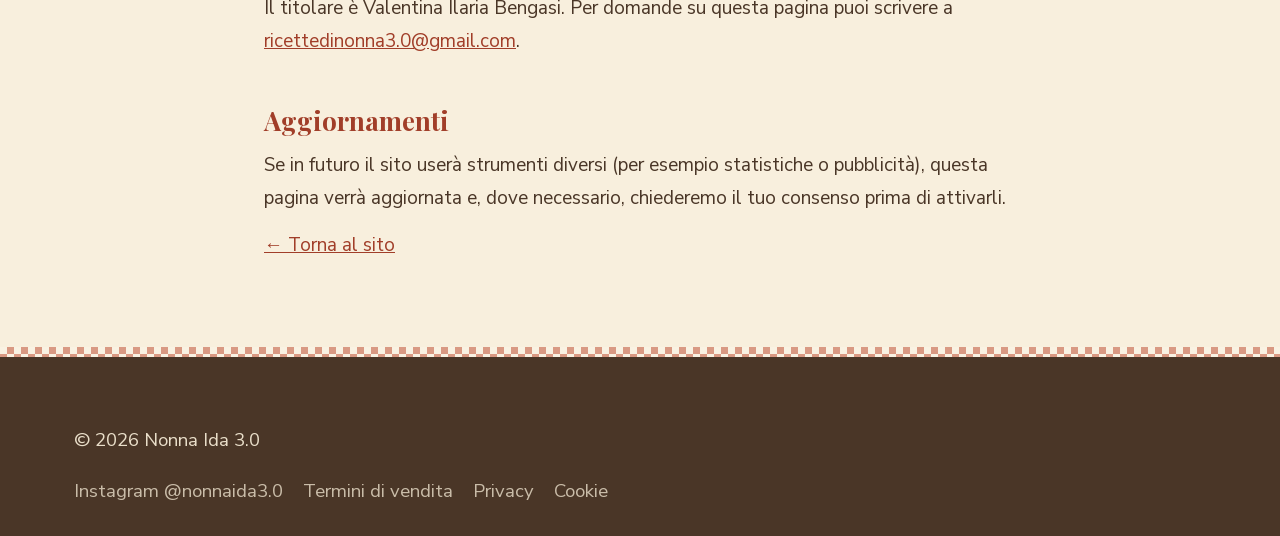
==== commit eeb1ba0e: "Newsletter popup stays closed only for the current visit; update cookie page Co-Authored-By: Claude " ====
--- a/dolce-come-una-volta-site/cookie.html
+++ b/dolce-come-una-volta-site/cookie.html
@@ -34,8 +34,8 @@
       <h2>In breve</h2>
       <p>Questo sito <strong>non usa cookie di profilazione, di pubblicità o di statistica</strong> e non installa strumenti di analisi del traffico. Per questo non mostra un banner di consenso ai cookie. I caratteri di testo del sito sono ospitati sul sito stesso e non vengono caricati da servizi esterni.</p>
 
-      <h2>Memoria locale del browser</h2>
-      <p>Quando chiudi il popup di iscrizione alla newsletter, il sito salva sul tuo dispositivo, nella memoria locale del browser, la data di chiusura. Serve soltanto a non mostrarti di nuovo il popup per 30 giorni. Questa informazione resta sul tuo dispositivo e non viene inviata a nessuno. È una funzione tecnica, che non richiede il tuo consenso, e puoi cancellarla in qualsiasi momento dalle impostazioni del browser.</p>
+      <h2>Memoria del browser</h2>
+      <p>Quando chiudi il popup di iscrizione alla newsletter, il sito segna nella memoria della sessione del browser che l'hai chiuso. Serve soltanto a non mostrartelo di nuovo mentre navighi: quando chiudi la scheda o il browser questa informazione si cancella, e alla visita successiva il popup può comparire di nuovo. Resta sul tuo dispositivo e non viene inviata a nessuno. È una funzione tecnica, che non richiede il tuo consenso.</p>
 
       <h2>Servizi di terzi</h2>
       <ul>
@@ -45,7 +45,7 @@
       </ul>
 
       <h2>Come gestire i cookie</h2>
-      <p>Puoi bloccare o cancellare cookie e memoria locale dalle impostazioni del tuo browser. Bloccarli non impedisce di usare il sito; potresti soltanto rivedere il popup della newsletter più spesso.</p>
+      <p>Puoi bloccare o cancellare cookie e memoria locale dalle impostazioni del tuo browser. Bloccarli non impedisce di usare il sito; il popup della newsletter potrebbe soltanto ricomparire più spesso.</p>
 
       <h2>Titolare e contatti</h2>
       <p>Il titolare è Valentina Ilaria Bengasi. Per domande su questa pagina puoi scrivere a <a href="mailto:ricettedinonna3.0@gmail.com">ricettedinonna3.0@gmail.com</a>.</p>
--- a/dolce-come-una-volta-site/styles.css
+++ b/dolce-come-una-volta-site/styles.css
@@ -431,10 +431,10 @@
   .contents-grid{grid-template-columns:1fr;}
   .gallery-grid{grid-template-columns:1fr;}
   .ebook-gallery{grid-template-columns:repeat(2,1fr);}
-  .header-inner{padding:12px 16px;}
-  .header-cta .btn{padding:9px 12px;font-size:.75rem;white-space:nowrap;}
-  .brand{font-size:.92rem;white-space:nowrap;gap:6px;}
-  .brand img{width:36px;height:36px;}
+  .header-inner{padding:10px 14px;}
+  .header-cta .btn{padding:8px 11px;font-size:.68rem;white-space:nowrap;}
+  .brand{font-size:.85rem;white-space:nowrap;gap:6px;}
+  .brand img{width:32px;height:32px;}
   .promise-quote{font-size:1.3rem;}
 }
 
@@ -467,3 +467,4 @@
 .legal-back{margin-top:2.4em;}
 .legal ul{padding-left:1.2em;margin:.7em 0;}
 .legal li{margin:.5em 0;font-size:1rem;}
+@media (max-width:370px){.brand{font-size:.78rem;gap:5px;}.brand img{width:28px;height:28px;}.header-cta .btn{padding:7px 9px;font-size:.62rem;}}
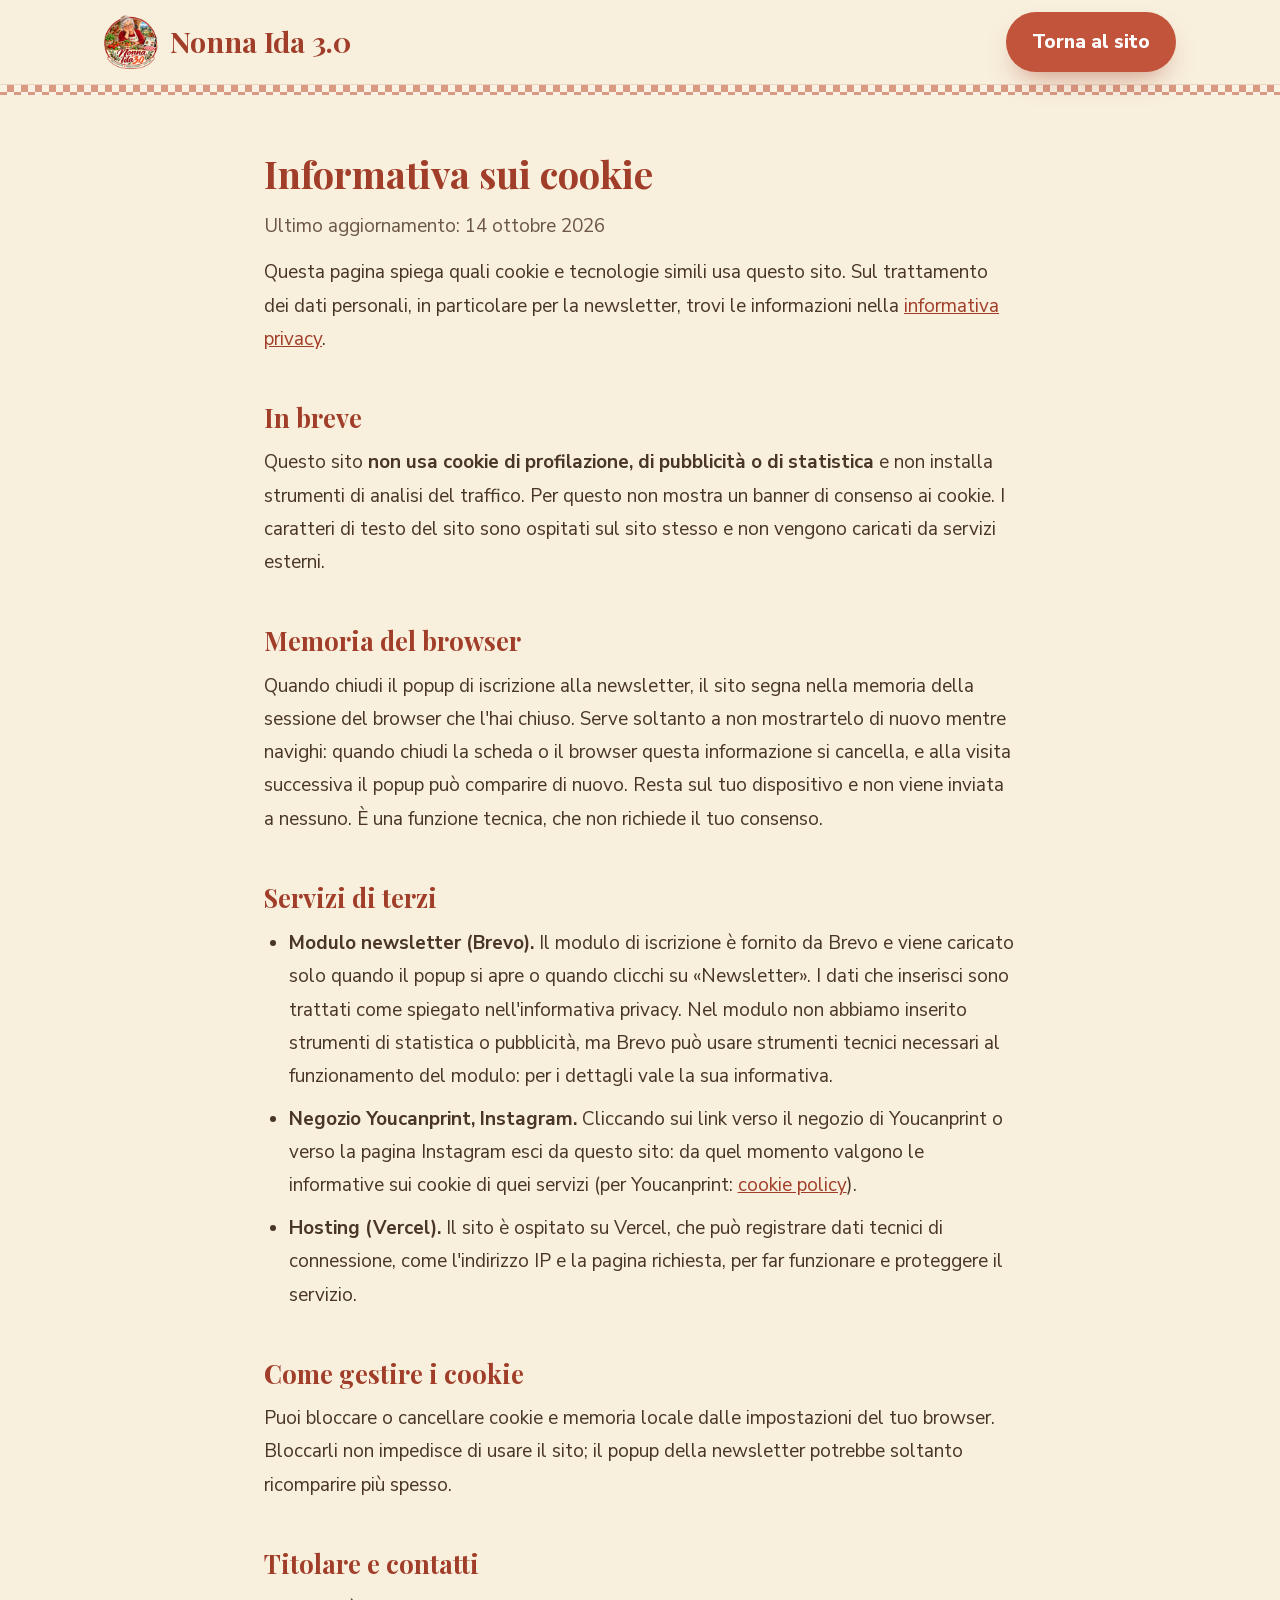
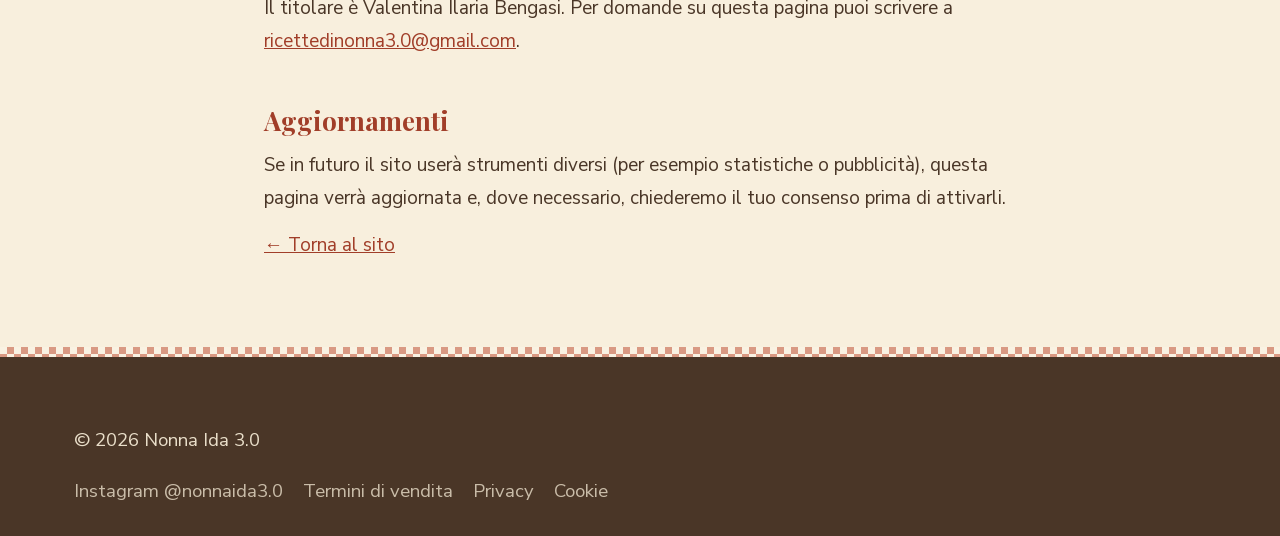
==== commit 067f36cb: "Replace logo with new Nonna Ida 3.0 circular logo (transparent PNG) Co-Authored-By: Claude Sonnet 5." ====
--- a/dolce-come-una-volta-site/cookie.html
+++ b/dolce-come-una-volta-site/cookie.html
@@ -5,7 +5,7 @@
 <meta name="viewport" content="width=device-width, initial-scale=1.0">
 <title>Cookie — Nonna Ida 3.0</title>
 <meta name="description" content="Informazioni sui cookie e sulle tecnologie usate da questo sito.">
-<link rel="icon" href="images/badge.jpeg.png">
+<link rel="icon" href="images/logo-nonna-ida-small.png">
 <link rel="stylesheet" href="fonts/fonts.css">
 <link rel="stylesheet" href="styles.css">
 </head>
@@ -14,7 +14,7 @@
 <header class="site-header">
   <div class="header-inner">
     <a class="brand" href="/">
-      <img src="images/badge.jpeg.png" alt="Nonna Ida 3.0">
+      <img src="images/logo-nonna-ida-small.png" alt="Nonna Ida 3.0">
       Nonna Ida 3.0
     </a>
     <div class="header-cta">
--- a/dolce-come-una-volta-site/styles.css
+++ b/dolce-come-una-volta-site/styles.css
@@ -124,7 +124,7 @@
   font-weight:700;color:var(--terracotta-dark);
   font-size:1.5rem;
 }
-.brand img{width:54px;height:54px;border-radius:50%;object-fit:cover;border:2px solid var(--terracotta);}
+.brand img{width:54px;height:54px;object-fit:contain;}
 .header-cta .btn{padding:13px 26px;font-size:1.02rem;}
 
 /* Section spacing */
@@ -149,8 +149,7 @@
 .hero-visual img.logo-big{
   width:92%;
   max-width:500px;
-  border-radius:50%;
-  box-shadow:var(--shadow);
+  filter:drop-shadow(0 18px 26px rgba(74,54,39,.3));
 }
 .polaroid{
   position:absolute;
@@ -353,7 +352,7 @@
   box-shadow:var(--shadow);
   position:relative;
 }
-.price-card img.badge{width:96px;height:96px;border-radius:50%;margin:0 auto 14px;}
+.price-card img.badge{width:130px;height:130px;margin:0 auto 14px;}
 .price-card .big-price{font-family:'Playfair Display',serif;font-size:3.2rem;color:var(--terracotta-dark);margin:6px 0;}
 .price-list{text-align:left;margin:26px 0;padding:0;list-style:none;}
 .price-list li{
@@ -397,7 +396,7 @@
   background:linear-gradient(180deg, var(--cream), #F1E3C8);
   text-align:center;
 }
-.closing img.badge{width:130px;height:130px;border-radius:50%;margin:0 auto 20px;box-shadow:var(--shadow);}
+.closing img.badge{width:150px;height:150px;margin:0 auto 20px;filter:drop-shadow(0 10px 16px rgba(74,54,39,.3));}
 .closing .signoff{font-family:'Caveat',cursive;font-size:1.75rem;color:var(--olive);margin-top:18px;}
 
 /* Footer */
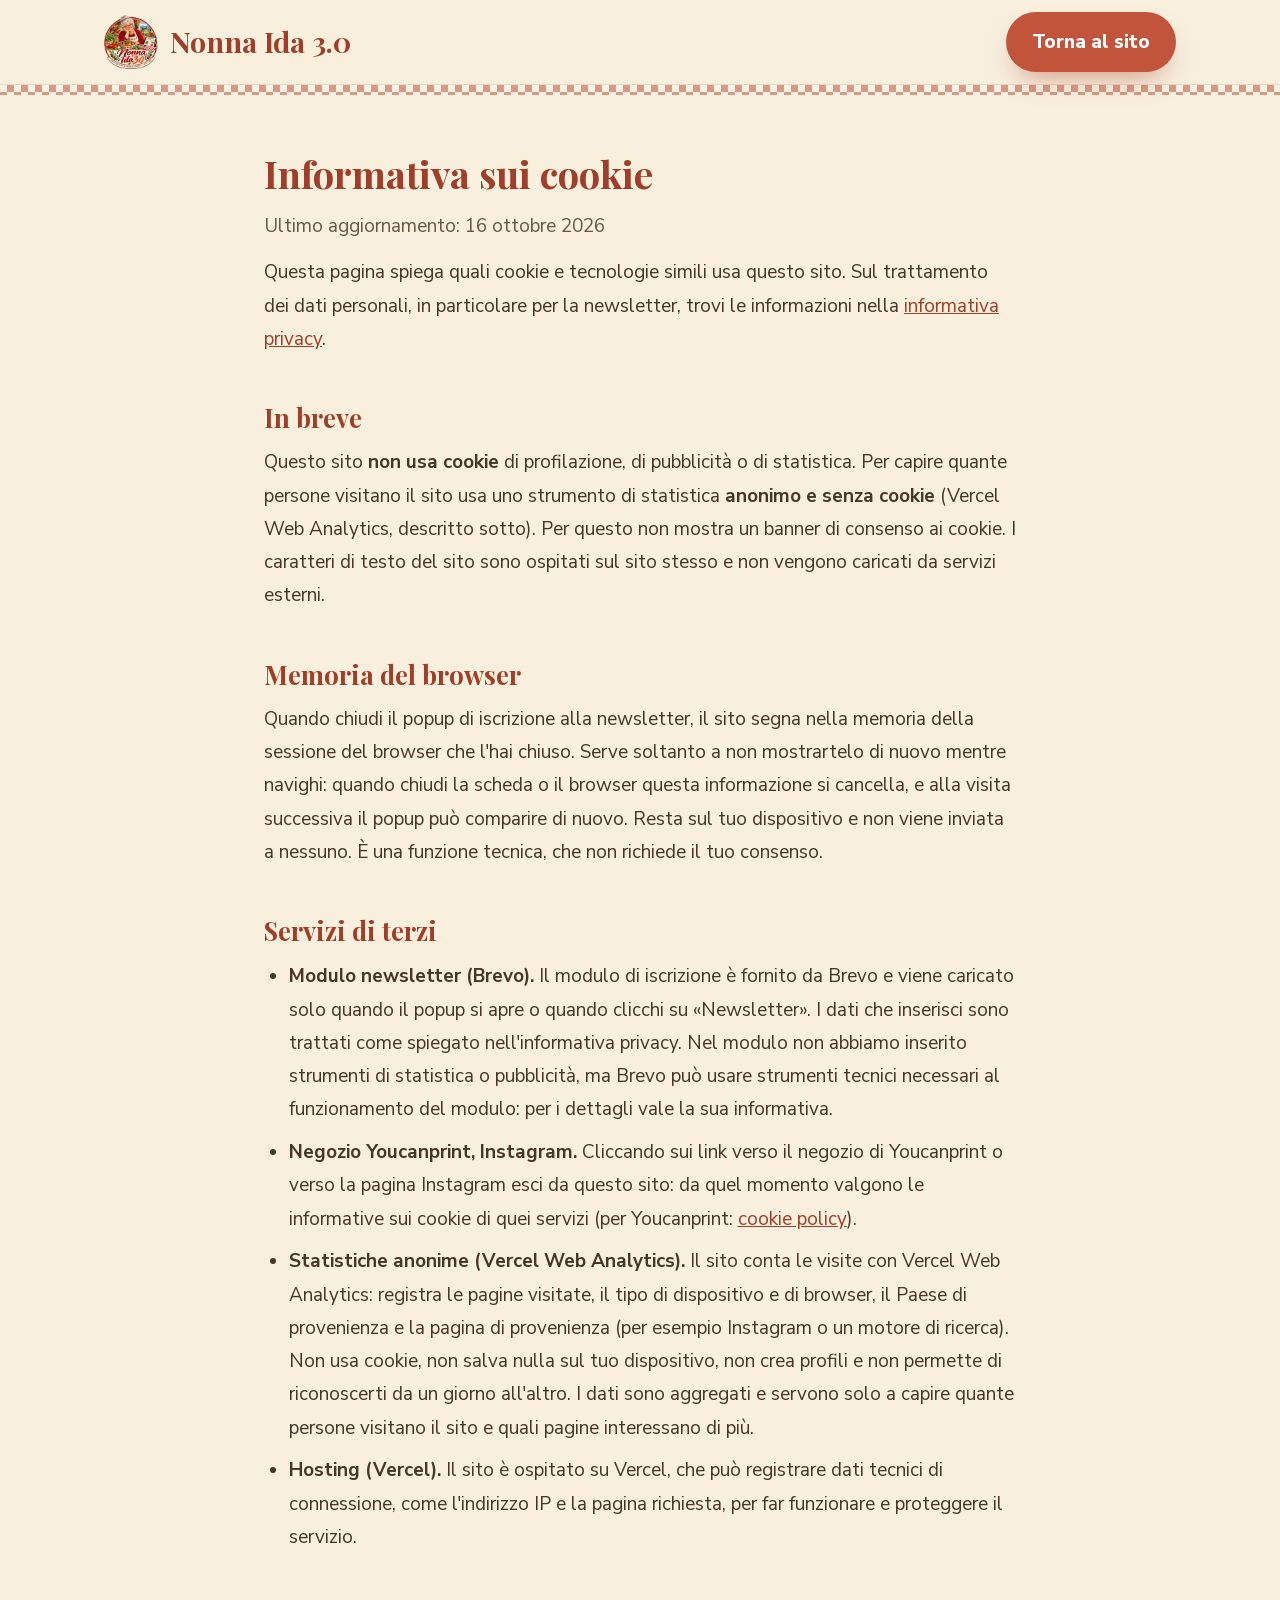
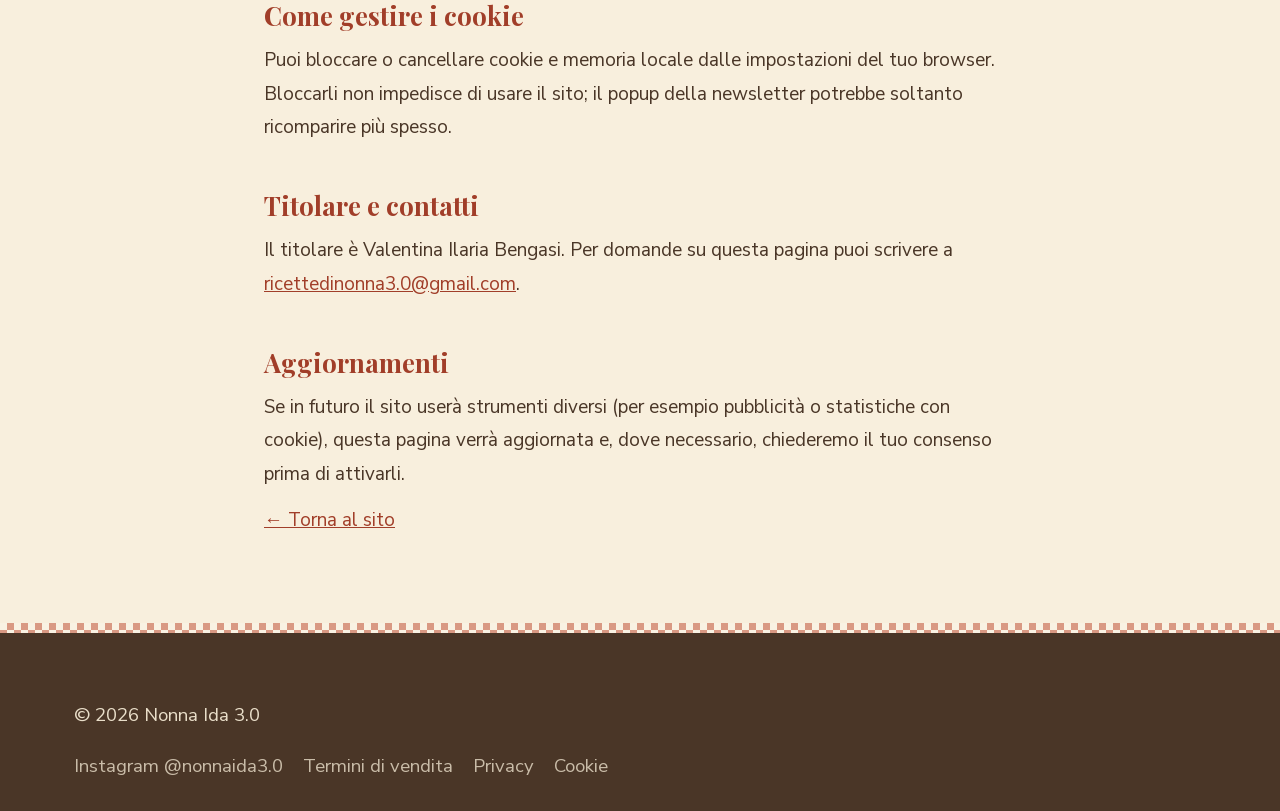
==== commit b7d3d161: "Add Vercel Web Analytics (cookieless); update privacy and cookie pages Co-Authored-By: Claude Sonnet" ====
--- a/dolce-come-una-volta-site/cookie.html
+++ b/dolce-come-una-volta-site/cookie.html
@@ -28,11 +28,11 @@
   <section class="legal">
     <div class="container">
       <h1>Informativa sui cookie</h1>
-      <p class="legal-date">Ultimo aggiornamento: 14 ottobre 2026</p>
+      <p class="legal-date">Ultimo aggiornamento: 16 ottobre 2026</p>
       <p>Questa pagina spiega quali cookie e tecnologie simili usa questo sito. Sul trattamento dei dati personali, in particolare per la newsletter, trovi le informazioni nella <a href="privacy.html">informativa privacy</a>.</p>
 
       <h2>In breve</h2>
-      <p>Questo sito <strong>non usa cookie di profilazione, di pubblicità o di statistica</strong> e non installa strumenti di analisi del traffico. Per questo non mostra un banner di consenso ai cookie. I caratteri di testo del sito sono ospitati sul sito stesso e non vengono caricati da servizi esterni.</p>
+      <p>Questo sito <strong>non usa cookie</strong> di profilazione, di pubblicità o di statistica. Per capire quante persone visitano il sito usa uno strumento di statistica <strong>anonimo e senza cookie</strong> (Vercel Web Analytics, descritto sotto). Per questo non mostra un banner di consenso ai cookie. I caratteri di testo del sito sono ospitati sul sito stesso e non vengono caricati da servizi esterni.</p>
 
       <h2>Memoria del browser</h2>
       <p>Quando chiudi il popup di iscrizione alla newsletter, il sito segna nella memoria della sessione del browser che l'hai chiuso. Serve soltanto a non mostrartelo di nuovo mentre navighi: quando chiudi la scheda o il browser questa informazione si cancella, e alla visita successiva il popup può comparire di nuovo. Resta sul tuo dispositivo e non viene inviata a nessuno. È una funzione tecnica, che non richiede il tuo consenso.</p>
@@ -41,6 +41,7 @@
       <ul>
         <li><strong>Modulo newsletter (Brevo).</strong> Il modulo di iscrizione è fornito da Brevo e viene caricato solo quando il popup si apre o quando clicchi su «Newsletter». I dati che inserisci sono trattati come spiegato nell'informativa privacy. Nel modulo non abbiamo inserito strumenti di statistica o pubblicità, ma Brevo può usare strumenti tecnici necessari al funzionamento del modulo: per i dettagli vale la sua informativa.</li>
         <li><strong>Negozio Youcanprint, Instagram.</strong> Cliccando sui link verso il negozio di Youcanprint o verso la pagina Instagram esci da questo sito: da quel momento valgono le informative sui cookie di quei servizi (per Youcanprint: <a href="https://www.youcanprint.it/cookie-policy" target="_blank" rel="noopener">cookie policy</a>).</li>
+        <li><strong>Statistiche anonime (Vercel Web Analytics).</strong> Il sito conta le visite con Vercel Web Analytics: registra le pagine visitate, il tipo di dispositivo e di browser, il Paese di provenienza e la pagina di provenienza (per esempio Instagram o un motore di ricerca). Non usa cookie, non salva nulla sul tuo dispositivo, non crea profili e non permette di riconoscerti da un giorno all'altro. I dati sono aggregati e servono solo a capire quante persone visitano il sito e quali pagine interessano di più.</li>
         <li><strong>Hosting (Vercel).</strong> Il sito è ospitato su Vercel, che può registrare dati tecnici di connessione, come l'indirizzo IP e la pagina richiesta, per far funzionare e proteggere il servizio.</li>
       </ul>
 
@@ -51,7 +52,7 @@
       <p>Il titolare è Valentina Ilaria Bengasi. Per domande su questa pagina puoi scrivere a <a href="mailto:ricettedinonna3.0@gmail.com">ricettedinonna3.0@gmail.com</a>.</p>
 
       <h2>Aggiornamenti</h2>
-      <p>Se in futuro il sito userà strumenti diversi (per esempio statistiche o pubblicità), questa pagina verrà aggiornata e, dove necessario, chiederemo il tuo consenso prima di attivarli.</p>
+      <p>Se in futuro il sito userà strumenti diversi (per esempio pubblicità o statistiche con cookie), questa pagina verrà aggiornata e, dove necessario, chiederemo il tuo consenso prima di attivarli.</p>
 
       <p class="legal-back"><a href="/">← Torna al sito</a></p>
     </div>
@@ -72,5 +73,7 @@
   </div>
 </footer>
 
+<script>window.va=window.va||function(){(window.vaq=window.vaq||[]).push(arguments);};</script>
+<script defer src="/_vercel/insights/script.js"></script>
 </body>
 </html>
